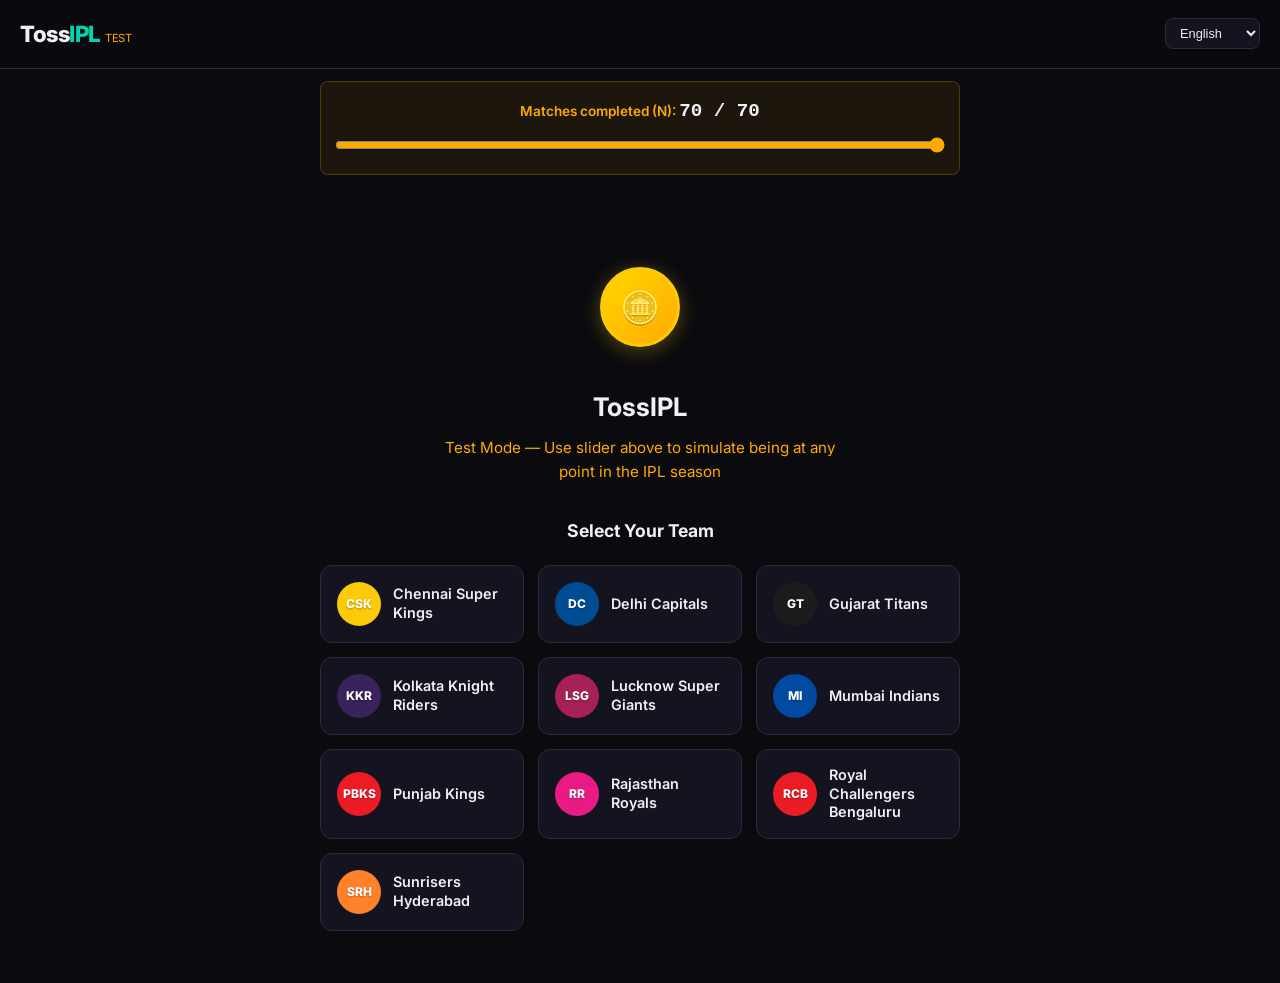
==== test.html @ 845ca329 "Build TossIPL web app with NRR-aware playoff simulator Full-featured IPL coin toss playoff simulator" ====
<!DOCTYPE html>
<html lang="en">
<head>
  <meta charset="UTF-8">
  <meta name="viewport" content="width=device-width, initial-scale=1.0, viewport-fit=cover">
  <meta name="theme-color" content="#0a0a0f">
  <title>TossIPL - Test Mode</title>
  <link rel="preconnect" href="https://fonts.googleapis.com">
  <link rel="preconnect" href="https://fonts.gstatic.com" crossorigin>
  <link href="https://fonts.googleapis.com/css2?family=Inter:wght@400;500;600;700;800&display=swap" rel="stylesheet">
  <link rel="stylesheet" href="css/style.css">
</head>
<body>

  <!-- HEADER -->
  <header class="header">
    <a href="test.html" class="logo" style="text-decoration:none">Toss<span>IPL</span> <span style="font-size:0.7rem;color:var(--warning);font-weight:400">TEST</span></a>
    <div class="header-controls">
      <select class="lang-select" id="lang-select" aria-label="Language"></select>
    </div>
  </header>

  <!-- Test Controls -->
  <div style="max-width:680px;margin:0 auto;padding:12px 20px 0">
    <div class="test-controls" id="test-controls">
      <label>Matches completed (N): <span class="test-n-value" id="test-n-value">0 / 0</span></label>
      <input type="range" id="test-n-slider" min="0" value="0">
    </div>
  </div>

  <!-- PAGE: Team Selector -->
  <main id="page-home" class="page active">
    <div class="coin-container">
      <div class="coin" id="coin" title="Flip!">&#x1FA99;</div>
    </div>
    <h1 class="page-title" data-i18n="appTitle">TossIPL</h1>
    <p class="page-subtitle" style="color:var(--warning)">Test Mode — Use slider above to simulate being at any point in the IPL season</p>
    <h2 class="page-title" style="font-size:1.1rem; margin-bottom:20px" data-i18n="selectTeam">Select Your Team</h2>
    <div class="team-grid" id="team-grid"></div>
  </main>

  <!-- PAGE: Analysis -->
  <main id="page-analysis" class="page">
    <button class="back-btn" id="back-btn">
      <span>&#8592;</span> <span data-i18n="selectTeam">Select Your Team</span>
    </button>

    <div id="computing" class="computing-overlay">
      <div class="spinner"></div>
      <div class="computing-text" data-i18n="computing">Computing scenarios...</div>
      <div class="progress-bar">
        <div class="progress-fill" id="progress-fill"></div>
      </div>
    </div>

    <div id="results" class="hidden">

      <div id="capture-area">
        <div class="hero" id="result-banner">
          <div class="hero-team-name" id="hero-team-name"></div>
          <div class="hero-percent" id="hero-percent">--</div>
          <div class="hero-label" data-i18n="qualifyChance">chance of qualifying</div>
          <div class="hero-detail" id="hero-detail"></div>
          <div class="hero-badge" id="hero-badge"></div>
        </div>

        <div class="breakdown" id="breakdown">
          <div class="breakdown-bar">
            <div class="seg-clean" id="seg-clean"></div>
            <div class="seg-nrr" id="seg-nrr"></div>
            <div class="seg-elim" id="seg-elim"></div>
          </div>
          <div class="breakdown-legend">
            <div class="breakdown-item">
              <span class="breakdown-dot clean"></span>
              <span><span data-i18n="guaranteed">Guaranteed</span>: <strong id="pct-clean">0%</strong></span>
            </div>
            <div class="breakdown-item">
              <span class="breakdown-dot nrr"></span>
              <span><span data-i18n="nrrDependent">NRR coin toss</span>: <strong id="pct-nrr">0%</strong></span>
            </div>
            <div class="breakdown-item">
              <span class="breakdown-dot elim"></span>
              <span><span data-i18n="eliminatedLabel">Eliminated</span>: <strong id="pct-elim">0%</strong></span>
            </div>
          </div>
        </div>

        <div class="status-row">
          <div class="status-item">
            <div class="status-value" id="remaining-count">--</div>
            <div class="status-label" data-i18n="remainingMatches">Remaining Matches</div>
          </div>
        </div>

        <div class="watermark">cointossipl.com (TEST)</div>
      </div>

      <div id="share-section">
        <div class="share-buttons">
          <button class="share-btn whatsapp" id="share-whatsapp">WhatsApp</button>
          <button class="share-btn twitter" id="share-twitter">X / Twitter</button>
          <button class="share-btn" id="share-copy"><span data-i18n="copyLink">Copy Link</span></button>
          <button class="share-btn" id="share-native" style="display:none"><span data-i18n="share">Share</span></button>
        </div>
      </div>

      <div id="specific-paths" class="specific-paths hidden">
        <h3 data-i18n="specificPaths">Specific paths to playoffs</h3>
        <div id="paths-container"></div>
      </div>

      <div class="info-section">
        <button class="info-toggle" id="info-toggle">
          <span data-i18n="howItWorks">How it works</span>
          <span class="arrow">&#9660;</span>
        </button>
        <div class="info-content" id="info-content">
          <p data-i18n="howItWorksDesc">We simulate every possible outcome of the remaining IPL matches. Each match is a coin toss — 50/50. We count how many of those outcomes result in your team finishing in the top 4. When teams are tied on points, NRR decides — and we flip another coin for that too.</p>
        </div>
      </div>

      <div class="explorer" id="explorer-section">
        <h3 data-i18n="browseScenarios">Browse Scenarios</h3>
        <div class="explorer-controls">
          <input type="number" class="explorer-input" id="explorer-input" min="1" value="1" placeholder="Scenario #">
          <span class="explorer-total" id="explorer-total"></span>
        </div>
        <input type="range" class="explorer-slider" id="explorer-slider" min="1" value="1">
      </div>

      <div id="nrr-guidance" class="nrr-guidance hidden">
        <div class="nrr-guidance-title" data-i18n="nrrRequired">NRR Required</div>
        <div id="nrr-guidance-content"></div>
      </div>

      <div id="standings-section">
        <h3 data-i18n="standings" style="margin-bottom:12px">Standings</h3>
        <table class="standings-table" id="standings-table">
          <thead>
            <tr>
              <th>#</th>
              <th data-i18n="team">Team</th>
              <th data-i18n="played">P</th>
              <th data-i18n="won">W</th>
              <th data-i18n="lost">L</th>
              <th data-i18n="points">Pts</th>
              <th>NRR</th>
            </tr>
          </thead>
          <tbody id="standings-body"></tbody>
        </table>
      </div>

    </div>
  </main>

  <script src="https://html2canvas.hertzen.com/dist/html2canvas.min.js"></script>
  <script src="js/i18n.js"></script>
  <script src="js/share.js"></script>
  <script src="js/app.js"></script>
</body>
</html>
---- css/style.css ----
/* TossIPL - Mobile-first, minimalistic design */

:root {
  --bg: #0a0a0f;
  --bg-card: #141420;
  --bg-card-hover: #1c1c2e;
  --text: #f0f0f5;
  --text-muted: #8888aa;
  --accent: #00d4aa;
  --accent-glow: rgba(0, 212, 170, 0.15);
  --border: #2a2a3e;
  --danger: #ff4466;
  --success: #00d4aa;
  --warning: #ffaa00;
  --radius: 12px;
  --radius-sm: 8px;
  --font: 'Inter', -apple-system, BlinkMacSystemFont, 'Segoe UI', sans-serif;
  --font-mono: 'JetBrains Mono', 'Fira Code', monospace;
}

* {
  margin: 0;
  padding: 0;
  box-sizing: border-box;
}

html {
  font-size: 16px;
  scroll-behavior: smooth;
}

body {
  font-family: var(--font);
  background: var(--bg);
  color: var(--text);
  min-height: 100vh;
  line-height: 1.6;
  -webkit-font-smoothing: antialiased;
}

/* ===== HEADER ===== */

.header {
  display: flex;
  align-items: center;
  justify-content: space-between;
  padding: 16px 20px;
  border-bottom: 1px solid var(--border);
  position: sticky;
  top: 0;
  background: rgba(10, 10, 15, 0.95);
  backdrop-filter: blur(10px);
  z-index: 100;
}

.logo {
  font-size: 1.4rem;
  font-weight: 800;
  letter-spacing: -0.5px;
  color: var(--text);
}

.logo span {
  color: var(--accent);
}

.header-controls {
  display: flex;
  align-items: center;
  gap: 12px;
}

.lang-select {
  background: var(--bg-card);
  color: var(--text);
  border: 1px solid var(--border);
  border-radius: var(--radius-sm);
  padding: 6px 10px;
  font-size: 0.8rem;
  cursor: pointer;
  outline: none;
}

.lang-select:focus {
  border-color: var(--accent);
}

/* ===== TEAM SELECTOR PAGE ===== */

.page {
  display: none;
  padding: 20px;
  max-width: 680px;
  margin: 0 auto;
  animation: fadeIn 0.3s ease;
}

.page.active {
  display: block;
}

@keyframes fadeIn {
  from { opacity: 0; transform: translateY(10px); }
  to { opacity: 1; transform: translateY(0); }
}

.page-title {
  font-size: 1.6rem;
  font-weight: 700;
  text-align: center;
  margin-bottom: 8px;
}

.page-subtitle {
  color: var(--text-muted);
  text-align: center;
  margin-bottom: 32px;
  font-size: 0.95rem;
  max-width: 400px;
  margin-left: auto;
  margin-right: auto;
}

.team-grid {
  display: grid;
  grid-template-columns: repeat(2, 1fr);
  gap: 12px;
}

.team-card {
  display: flex;
  align-items: center;
  gap: 12px;
  padding: 16px;
  background: var(--bg-card);
  border: 1px solid var(--border);
  border-radius: var(--radius);
  cursor: pointer;
  transition: all 0.2s ease;
  text-decoration: none;
  color: var(--text);
}

.team-card:hover {
  background: var(--bg-card-hover);
  border-color: var(--accent);
  transform: translateY(-2px);
}

.team-card:active {
  transform: translateY(0);
}

.team-badge {
  width: 44px;
  height: 44px;
  border-radius: 50%;
  display: flex;
  align-items: center;
  justify-content: center;
  font-weight: 800;
  font-size: 0.75rem;
  color: #fff;
  flex-shrink: 0;
  text-shadow: 0 1px 2px rgba(0,0,0,0.3);
}

.team-card-name {
  font-weight: 600;
  font-size: 0.9rem;
  line-height: 1.3;
}

/* ===== ANALYSIS PAGE ===== */

.back-btn {
  display: inline-flex;
  align-items: center;
  gap: 6px;
  color: var(--text-muted);
  text-decoration: none;
  font-size: 0.85rem;
  margin-bottom: 24px;
  cursor: pointer;
  background: none;
  border: none;
  font-family: var(--font);
}

.back-btn:hover {
  color: var(--text);
}

/* Hero section - the main result */
.hero {
  text-align: center;
  padding: 32px 20px;
  border-radius: var(--radius);
  margin-bottom: 24px;
  position: relative;
  overflow: hidden;
}

.hero::before {
  content: '';
  position: absolute;
  inset: 0;
  background: var(--team-color, var(--accent));
  opacity: 0.08;
  border-radius: var(--radius);
}

.hero-team-name {
  font-size: 1rem;
  font-weight: 600;
  color: var(--text-muted);
  margin-bottom: 8px;
  text-transform: uppercase;
  letter-spacing: 1px;
}

.hero-percent {
  font-size: 4.5rem;
  font-weight: 800;
  line-height: 1;
  margin-bottom: 4px;
  background: linear-gradient(135deg, var(--team-color, var(--accent)), var(--text));
  -webkit-background-clip: text;
  -webkit-text-fill-color: transparent;
  background-clip: text;
}

.hero-label {
  font-size: 1.1rem;
  color: var(--text-muted);
  margin-bottom: 16px;
}

.hero-detail {
  font-size: 0.9rem;
  color: var(--text-muted);
}

.hero-detail strong {
  color: var(--text);
}

.hero-badge {
  display: inline-block;
  padding: 4px 12px;
  border-radius: 20px;
  font-size: 0.75rem;
  font-weight: 600;
  margin-top: 12px;
  text-transform: uppercase;
  letter-spacing: 0.5px;
}

.hero-badge.exact {
  background: rgba(0, 212, 170, 0.15);
  color: var(--success);
}

.hero-badge.approx {
  background: rgba(255, 170, 0, 0.15);
  color: var(--warning);
}

/* Status indicator */
.status-row {
  display: flex;
  justify-content: center;
  gap: 24px;
  margin-bottom: 24px;
}

.status-item {
  text-align: center;
}

.status-value {
  font-size: 1.5rem;
  font-weight: 700;
}

.status-label {
  font-size: 0.75rem;
  color: var(--text-muted);
  text-transform: uppercase;
  letter-spacing: 0.5px;
}

/* ===== SHARE SECTION ===== */

#share-section {
  text-align: center;
  margin-bottom: 24px;
}

.share-buttons {
  display: flex;
  gap: 10px;
  justify-content: center;
  flex-wrap: wrap;
}

.share-btn {
  display: inline-flex;
  align-items: center;
  gap: 6px;
  padding: 10px 20px;
  border-radius: var(--radius-sm);
  border: 1px solid var(--border);
  background: var(--bg-card);
  color: var(--text);
  font-family: var(--font);
  font-size: 0.85rem;
  font-weight: 500;
  cursor: pointer;
  transition: all 0.2s ease;
}

.share-btn:hover {
  background: var(--bg-card-hover);
  border-color: var(--accent);
}

.share-btn.whatsapp {
  background: #25D366;
  border-color: #25D366;
  color: #fff;
}

.share-btn.whatsapp:hover {
  background: #20bd5a;
}

.share-btn.twitter {
  background: #1DA1F2;
  border-color: #1DA1F2;
  color: #fff;
}

.share-btn.twitter:hover {
  background: #1a91da;
}

/* ===== SPECIFIC PATHS (when few scenarios) ===== */

.specific-paths {
  margin-bottom: 24px;
}

.specific-paths h3 {
  font-size: 1rem;
  margin-bottom: 12px;
}

.path-card {
  background: var(--bg-card);
  border: 1px solid var(--border);
  border-radius: var(--radius-sm);
  padding: 14px;
  margin-bottom: 8px;
}

.path-number {
  font-size: 0.75rem;
  color: var(--accent);
  text-transform: uppercase;
  letter-spacing: 0.5px;
  font-weight: 600;
  margin-bottom: 6px;
}

.path-outcomes {
  display: flex;
  flex-wrap: wrap;
  gap: 6px;
}

.path-outcome {
  font-size: 0.8rem;
  padding: 3px 8px;
  border-radius: 4px;
  background: rgba(255, 255, 255, 0.05);
  white-space: nowrap;
}

.path-outcome .winner {
  font-weight: 700;
  color: var(--success);
}

.path-outcome .loser {
  color: var(--text-muted);
}

/* ===== HOW IT WORKS ===== */

.info-section {
  margin-bottom: 24px;
}

.info-toggle {
  display: flex;
  align-items: center;
  justify-content: space-between;
  width: 100%;
  padding: 14px;
  background: var(--bg-card);
  border: 1px solid var(--border);
  border-radius: var(--radius-sm);
  color: var(--text);
  font-family: var(--font);
  font-size: 0.9rem;
  font-weight: 500;
  cursor: pointer;
}

.info-toggle .arrow {
  transition: transform 0.2s ease;
  font-size: 0.8rem;
}

.info-toggle.open .arrow {
  transform: rotate(180deg);
}

.info-content {
  display: none;
  padding: 14px;
  background: var(--bg-card);
  border: 1px solid var(--border);
  border-top: none;
  border-radius: 0 0 var(--radius-sm) var(--radius-sm);
  color: var(--text-muted);
  font-size: 0.85rem;
  line-height: 1.7;
}

.info-content.open {
  display: block;
}

/* ===== OUTCOME EXPLORER ===== */

.explorer {
  margin-bottom: 24px;
}

.explorer h3 {
  font-size: 1rem;
  margin-bottom: 12px;
}

.explorer-controls {
  display: flex;
  align-items: center;
  gap: 12px;
  margin-bottom: 16px;
}

.explorer-input {
  flex: 1;
  background: var(--bg-card);
  border: 1px solid var(--border);
  border-radius: var(--radius-sm);
  padding: 10px 14px;
  color: var(--text);
  font-family: var(--font-mono);
  font-size: 0.9rem;
  outline: none;
}

.explorer-input:focus {
  border-color: var(--accent);
}

.explorer-total {
  color: var(--text-muted);
  font-size: 0.8rem;
  white-space: nowrap;
}

.explorer-slider {
  width: 100%;
  margin-bottom: 16px;
  accent-color: var(--accent);
}

/* ===== STANDINGS TABLE ===== */

.standings-table {
  width: 100%;
  border-collapse: collapse;
  font-size: 0.85rem;
}

.standings-table th {
  text-align: left;
  padding: 10px 8px;
  color: var(--text-muted);
  font-weight: 500;
  font-size: 0.75rem;
  text-transform: uppercase;
  letter-spacing: 0.5px;
  border-bottom: 1px solid var(--border);
}

.standings-table th:not(:first-child):not(:nth-child(2)) {
  text-align: center;
}

.standings-table td {
  padding: 10px 8px;
  border-bottom: 1px solid rgba(42, 42, 62, 0.5);
}

.standings-table td:not(:first-child):not(:nth-child(2)) {
  text-align: center;
}

.standings-table tr.highlight {
  background: var(--accent-glow);
}

.standings-table tr.qualify-zone {
  border-left: 3px solid var(--accent);
}

.standings-table .rank {
  font-weight: 700;
  color: var(--text-muted);
  width: 30px;
}

.standings-table .team-cell {
  display: flex;
  align-items: center;
  gap: 8px;
}

.standings-table .team-dot {
  width: 8px;
  height: 8px;
  border-radius: 50%;
  flex-shrink: 0;
}

.standings-table .team-name {
  font-weight: 600;
}

.standings-table .pts {
  font-weight: 700;
  color: var(--accent);
}

/* ===== BREAKDOWN BAR ===== */

.breakdown {
  margin-bottom: 24px;
}

.breakdown-bar {
  display: flex;
  height: 8px;
  border-radius: 4px;
  overflow: hidden;
  margin-bottom: 8px;
}

.breakdown-bar .seg-clean {
  background: var(--success);
}

.breakdown-bar .seg-nrr {
  background: var(--warning);
}

.breakdown-bar .seg-elim {
  background: var(--danger);
}

.breakdown-legend {
  display: flex;
  justify-content: center;
  gap: 16px;
  flex-wrap: wrap;
}

.breakdown-item {
  display: flex;
  align-items: center;
  gap: 5px;
  font-size: 0.75rem;
  color: var(--text-muted);
}

.breakdown-dot {
  width: 8px;
  height: 8px;
  border-radius: 50%;
  flex-shrink: 0;
}

.breakdown-dot.clean { background: var(--success); }
.breakdown-dot.nrr { background: var(--warning); }
.breakdown-dot.elim { background: var(--danger); }

/* ===== NRR GUIDANCE BOX ===== */

.nrr-guidance {
  background: rgba(255, 170, 0, 0.08);
  border: 1px solid rgba(255, 170, 0, 0.25);
  border-radius: var(--radius-sm);
  padding: 14px;
  margin-top: 12px;
  margin-bottom: 16px;
}

.nrr-guidance-title {
  font-size: 0.8rem;
  font-weight: 600;
  color: var(--warning);
  text-transform: uppercase;
  letter-spacing: 0.5px;
  margin-bottom: 8px;
}

.nrr-guidance p {
  font-size: 0.85rem;
  color: var(--text-muted);
  margin-bottom: 4px;
  line-height: 1.5;
}

.nrr-guidance strong {
  color: var(--text);
}

/* ===== TEST CONTROLS (test.html only) ===== */

.test-controls {
  background: rgba(255, 170, 0, 0.08);
  border: 1px solid rgba(255, 170, 0, 0.25);
  border-radius: var(--radius-sm);
  padding: 14px;
  margin-bottom: 20px;
  text-align: center;
}

.test-controls label {
  font-size: 0.85rem;
  color: var(--warning);
  font-weight: 600;
  display: block;
  margin-bottom: 8px;
}

.test-controls input[type="range"] {
  width: 100%;
  accent-color: var(--warning);
  margin-bottom: 4px;
}

.test-controls .test-n-value {
  font-family: var(--font-mono);
  font-size: 1.2rem;
  font-weight: 700;
  color: var(--text);
}

/* ===== NRR DISCLAIMER ===== */

.disclaimer {
  text-align: center;
  color: var(--text-muted);
  font-size: 0.75rem;
  margin-top: 8px;
  font-style: italic;
}

/* ===== LOADING / COMPUTING ===== */

.computing-overlay {
  text-align: center;
  padding: 60px 20px;
}

.spinner {
  width: 48px;
  height: 48px;
  border: 3px solid var(--border);
  border-top-color: var(--accent);
  border-radius: 50%;
  animation: spin 0.8s linear infinite;
  margin: 0 auto 20px;
}

@keyframes spin {
  to { transform: rotate(360deg); }
}

.computing-text {
  color: var(--text-muted);
  font-size: 0.9rem;
}

.progress-bar {
  width: 200px;
  height: 4px;
  background: var(--border);
  border-radius: 2px;
  margin: 12px auto 0;
  overflow: hidden;
}

.progress-fill {
  height: 100%;
  background: var(--accent);
  border-radius: 2px;
  transition: width 0.3s ease;
  width: 0%;
}

/* ===== COIN TOSS ANIMATION (Start Page) ===== */

.coin-container {
  text-align: center;
  margin: 40px 0;
}

.coin {
  width: 80px;
  height: 80px;
  border-radius: 50%;
  background: linear-gradient(135deg, #ffd700, #ffaa00);
  display: inline-flex;
  align-items: center;
  justify-content: center;
  font-size: 2rem;
  cursor: pointer;
  transition: transform 0.2s ease;
  box-shadow: 0 4px 20px rgba(255, 215, 0, 0.3);
  border: 3px solid #ffcc00;
  user-select: none;
}

.coin:hover {
  transform: scale(1.05);
}

.coin.flipping {
  animation: coinFlip 0.6s ease-in-out;
}

@keyframes coinFlip {
  0% { transform: rotateY(0); }
  50% { transform: rotateY(900deg) scale(1.2); }
  100% { transform: rotateY(1800deg); }
}

/* ===== RESPONSIVE ===== */

@media (min-width: 480px) {
  .team-grid {
    grid-template-columns: repeat(2, 1fr);
    gap: 14px;
  }

  .hero-percent {
    font-size: 5.5rem;
  }
}

@media (min-width: 768px) {
  .page {
    padding: 32px 20px;
  }

  .team-grid {
    grid-template-columns: repeat(3, 1fr);
  }

  .hero-percent {
    font-size: 6rem;
  }

  .share-buttons {
    gap: 12px;
  }
}

/* Landscape on mobile */
@media (max-height: 500px) and (orientation: landscape) {
  .hero {
    padding: 16px 20px;
  }

  .hero-percent {
    font-size: 3rem;
  }

  .page {
    display: flex;
    flex-wrap: wrap;
    gap: 20px;
  }

  .page.active {
    display: flex;
  }

  .analysis-left {
    flex: 1;
    min-width: 280px;
  }

  .analysis-right {
    flex: 1;
    min-width: 280px;
  }
}

/* ===== CAPTURE AREA (for html2canvas) ===== */

#capture-area {
  background: var(--bg);
  padding: 20px;
}

#capture-area .watermark {
  text-align: center;
  color: var(--text-muted);
  font-size: 0.7rem;
  margin-top: 12px;
  display: none;
}

#capture-area.capturing .watermark {
  display: block;
}

/* ===== UTILITIES ===== */

.hidden {
  display: none !important;
}

.sr-only {
  position: absolute;
  width: 1px;
  height: 1px;
  overflow: hidden;
  clip: rect(0, 0, 0, 0);
}

/* ===== AD BANNER ===== */

.ad-container {
  text-align: center;
  padding: 16px 20px 24px;
  margin-top: 40px;
  border-top: 1px solid var(--border);
}

.ad-container .ad-label {
  font-size: 0.65rem;
  color: var(--text-muted);
  text-transform: uppercase;
  letter-spacing: 1px;
  margin-bottom: 8px;
}

/* Extra bottom padding so ad doesn't overlap content on mobile */
body {
  padding-bottom: 20px;
}
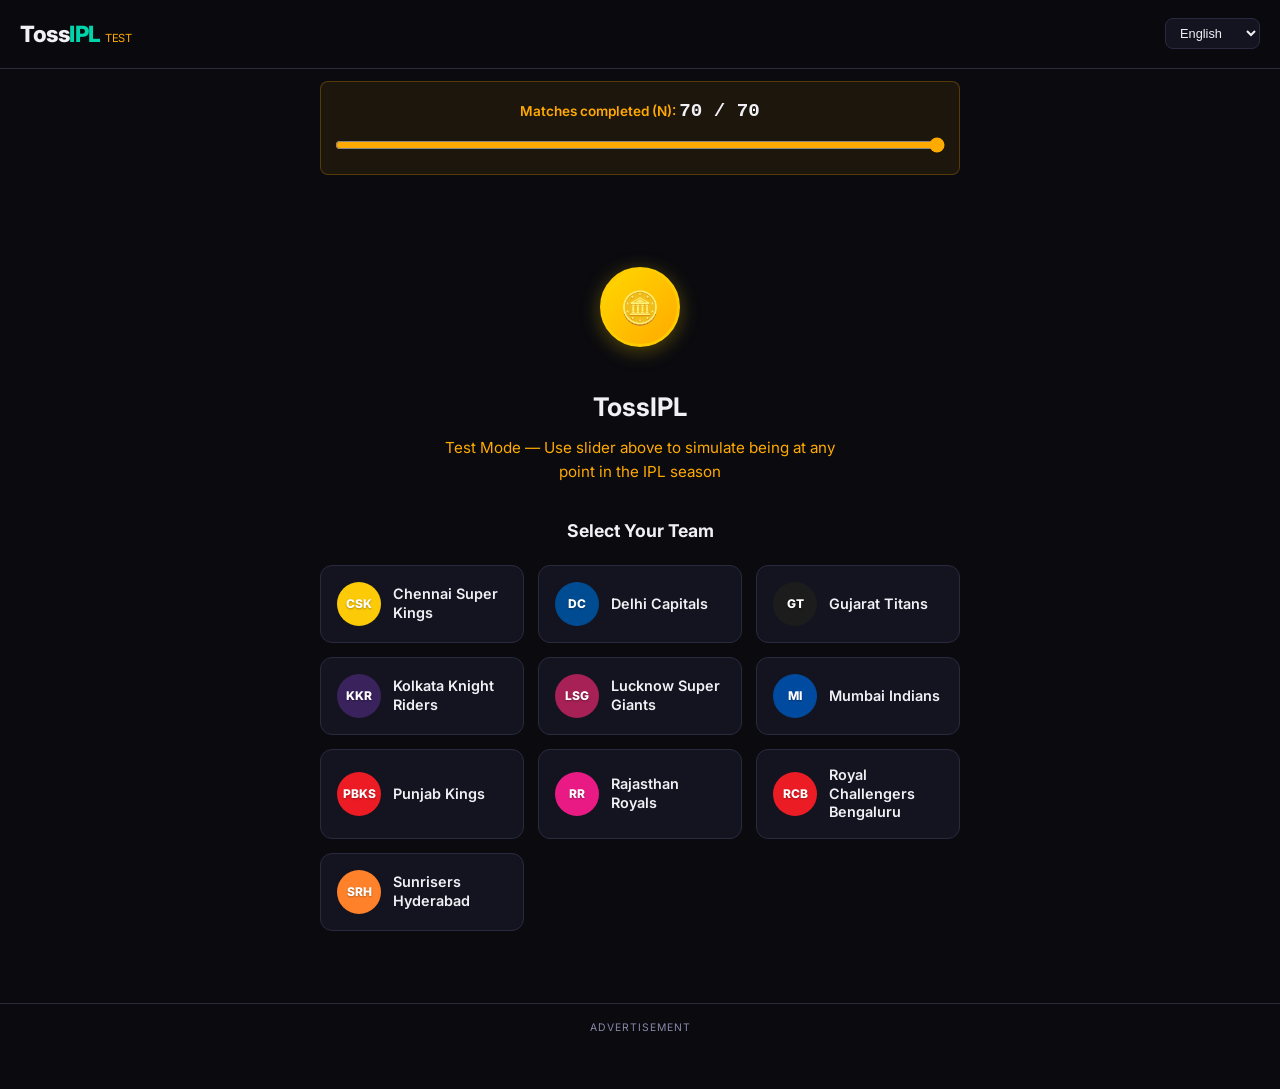
==== commit c20f4e65: "Refactor: eliminate HTML duplication between index.html and test.html test.html is now a simple redi" ====
--- a/test.html
+++ b/test.html
@@ -1,163 +1,16 @@
 <!DOCTYPE html>
-<html lang="en">
+<html>
 <head>
   <meta charset="UTF-8">
-  <meta name="viewport" content="width=device-width, initial-scale=1.0, viewport-fit=cover">
-  <meta name="theme-color" content="#0a0a0f">
-  <title>TossIPL - Test Mode</title>
-  <link rel="preconnect" href="https://fonts.googleapis.com">
-  <link rel="preconnect" href="https://fonts.gstatic.com" crossorigin>
-  <link href="https://fonts.googleapis.com/css2?family=Inter:wght@400;500;600;700;800&display=swap" rel="stylesheet">
-  <link rel="stylesheet" href="css/style.css">
+  <title>Redirecting to TossIPL Test Mode...</title>
+  <script>
+    // Redirect to index.html with test mode enabled, preserving other params
+    var params = new URLSearchParams(window.location.search);
+    params.set('mode', 'test');
+    window.location.replace('index.html?' + params.toString());
+  </script>
 </head>
 <body>
-
-  <!-- HEADER -->
-  <header class="header">
-    <a href="test.html" class="logo" style="text-decoration:none">Toss<span>IPL</span> <span style="font-size:0.7rem;color:var(--warning);font-weight:400">TEST</span></a>
-    <div class="header-controls">
-      <select class="lang-select" id="lang-select" aria-label="Language"></select>
-    </div>
-  </header>
-
-  <!-- Test Controls -->
-  <div style="max-width:680px;margin:0 auto;padding:12px 20px 0">
-    <div class="test-controls" id="test-controls">
-      <label>Matches completed (N): <span class="test-n-value" id="test-n-value">0 / 0</span></label>
-      <input type="range" id="test-n-slider" min="0" value="0">
-    </div>
-  </div>
-
-  <!-- PAGE: Team Selector -->
-  <main id="page-home" class="page active">
-    <div class="coin-container">
-      <div class="coin" id="coin" title="Flip!">&#x1FA99;</div>
-    </div>
-    <h1 class="page-title" data-i18n="appTitle">TossIPL</h1>
-    <p class="page-subtitle" style="color:var(--warning)">Test Mode — Use slider above to simulate being at any point in the IPL season</p>
-    <h2 class="page-title" style="font-size:1.1rem; margin-bottom:20px" data-i18n="selectTeam">Select Your Team</h2>
-    <div class="team-grid" id="team-grid"></div>
-  </main>
-
-  <!-- PAGE: Analysis -->
-  <main id="page-analysis" class="page">
-    <button class="back-btn" id="back-btn">
-      <span>&#8592;</span> <span data-i18n="selectTeam">Select Your Team</span>
-    </button>
-
-    <div id="computing" class="computing-overlay">
-      <div class="spinner"></div>
-      <div class="computing-text" data-i18n="computing">Computing scenarios...</div>
-      <div class="progress-bar">
-        <div class="progress-fill" id="progress-fill"></div>
-      </div>
-    </div>
-
-    <div id="results" class="hidden">
-
-      <div id="capture-area">
-        <div class="hero" id="result-banner">
-          <div class="hero-team-name" id="hero-team-name"></div>
-          <div class="hero-percent" id="hero-percent">--</div>
-          <div class="hero-label" data-i18n="qualifyChance">chance of qualifying</div>
-          <div class="hero-detail" id="hero-detail"></div>
-          <div class="hero-badge" id="hero-badge"></div>
-        </div>
-
-        <div class="breakdown" id="breakdown">
-          <div class="breakdown-bar">
-            <div class="seg-clean" id="seg-clean"></div>
-            <div class="seg-nrr" id="seg-nrr"></div>
-            <div class="seg-elim" id="seg-elim"></div>
-          </div>
-          <div class="breakdown-legend">
-            <div class="breakdown-item">
-              <span class="breakdown-dot clean"></span>
-              <span><span data-i18n="guaranteed">Guaranteed</span>: <strong id="pct-clean">0%</strong></span>
-            </div>
-            <div class="breakdown-item">
-              <span class="breakdown-dot nrr"></span>
-              <span><span data-i18n="nrrDependent">NRR coin toss</span>: <strong id="pct-nrr">0%</strong></span>
-            </div>
-            <div class="breakdown-item">
-              <span class="breakdown-dot elim"></span>
-              <span><span data-i18n="eliminatedLabel">Eliminated</span>: <strong id="pct-elim">0%</strong></span>
-            </div>
-          </div>
-        </div>
-
-        <div class="status-row">
-          <div class="status-item">
-            <div class="status-value" id="remaining-count">--</div>
-            <div class="status-label" data-i18n="remainingMatches">Remaining Matches</div>
-          </div>
-        </div>
-
-        <div class="watermark">cointossipl.com (TEST)</div>
-      </div>
-
-      <div id="share-section">
-        <div class="share-buttons">
-          <button class="share-btn whatsapp" id="share-whatsapp">WhatsApp</button>
-          <button class="share-btn twitter" id="share-twitter">X / Twitter</button>
-          <button class="share-btn" id="share-copy"><span data-i18n="copyLink">Copy Link</span></button>
-          <button class="share-btn" id="share-native" style="display:none"><span data-i18n="share">Share</span></button>
-        </div>
-      </div>
-
-      <div id="specific-paths" class="specific-paths hidden">
-        <h3 data-i18n="specificPaths">Specific paths to playoffs</h3>
-        <div id="paths-container"></div>
-      </div>
-
-      <div class="info-section">
-        <button class="info-toggle" id="info-toggle">
-          <span data-i18n="howItWorks">How it works</span>
-          <span class="arrow">&#9660;</span>
-        </button>
-        <div class="info-content" id="info-content">
-          <p data-i18n="howItWorksDesc">We simulate every possible outcome of the remaining IPL matches. Each match is a coin toss — 50/50. We count how many of those outcomes result in your team finishing in the top 4. When teams are tied on points, NRR decides — and we flip another coin for that too.</p>
-        </div>
-      </div>
-
-      <div class="explorer" id="explorer-section">
-        <h3 data-i18n="browseScenarios">Browse Scenarios</h3>
-        <div class="explorer-controls">
-          <input type="number" class="explorer-input" id="explorer-input" min="1" value="1" placeholder="Scenario #">
-          <span class="explorer-total" id="explorer-total"></span>
-        </div>
-        <input type="range" class="explorer-slider" id="explorer-slider" min="1" value="1">
-      </div>
-
-      <div id="nrr-guidance" class="nrr-guidance hidden">
-        <div class="nrr-guidance-title" data-i18n="nrrRequired">NRR Required</div>
-        <div id="nrr-guidance-content"></div>
-      </div>
-
-      <div id="standings-section">
-        <h3 data-i18n="standings" style="margin-bottom:12px">Standings</h3>
-        <table class="standings-table" id="standings-table">
-          <thead>
-            <tr>
-              <th>#</th>
-              <th data-i18n="team">Team</th>
-              <th data-i18n="played">P</th>
-              <th data-i18n="won">W</th>
-              <th data-i18n="lost">L</th>
-              <th data-i18n="points">Pts</th>
-              <th>NRR</th>
-            </tr>
-          </thead>
-          <tbody id="standings-body"></tbody>
-        </table>
-      </div>
-
-    </div>
-  </main>
-
-  <script src="https://html2canvas.hertzen.com/dist/html2canvas.min.js"></script>
-  <script src="js/i18n.js"></script>
-  <script src="js/share.js"></script>
-  <script src="js/app.js"></script>
+  <p>Redirecting to <a href="index.html?mode=test">TossIPL Test Mode</a>...</p>
 </body>
 </html>
